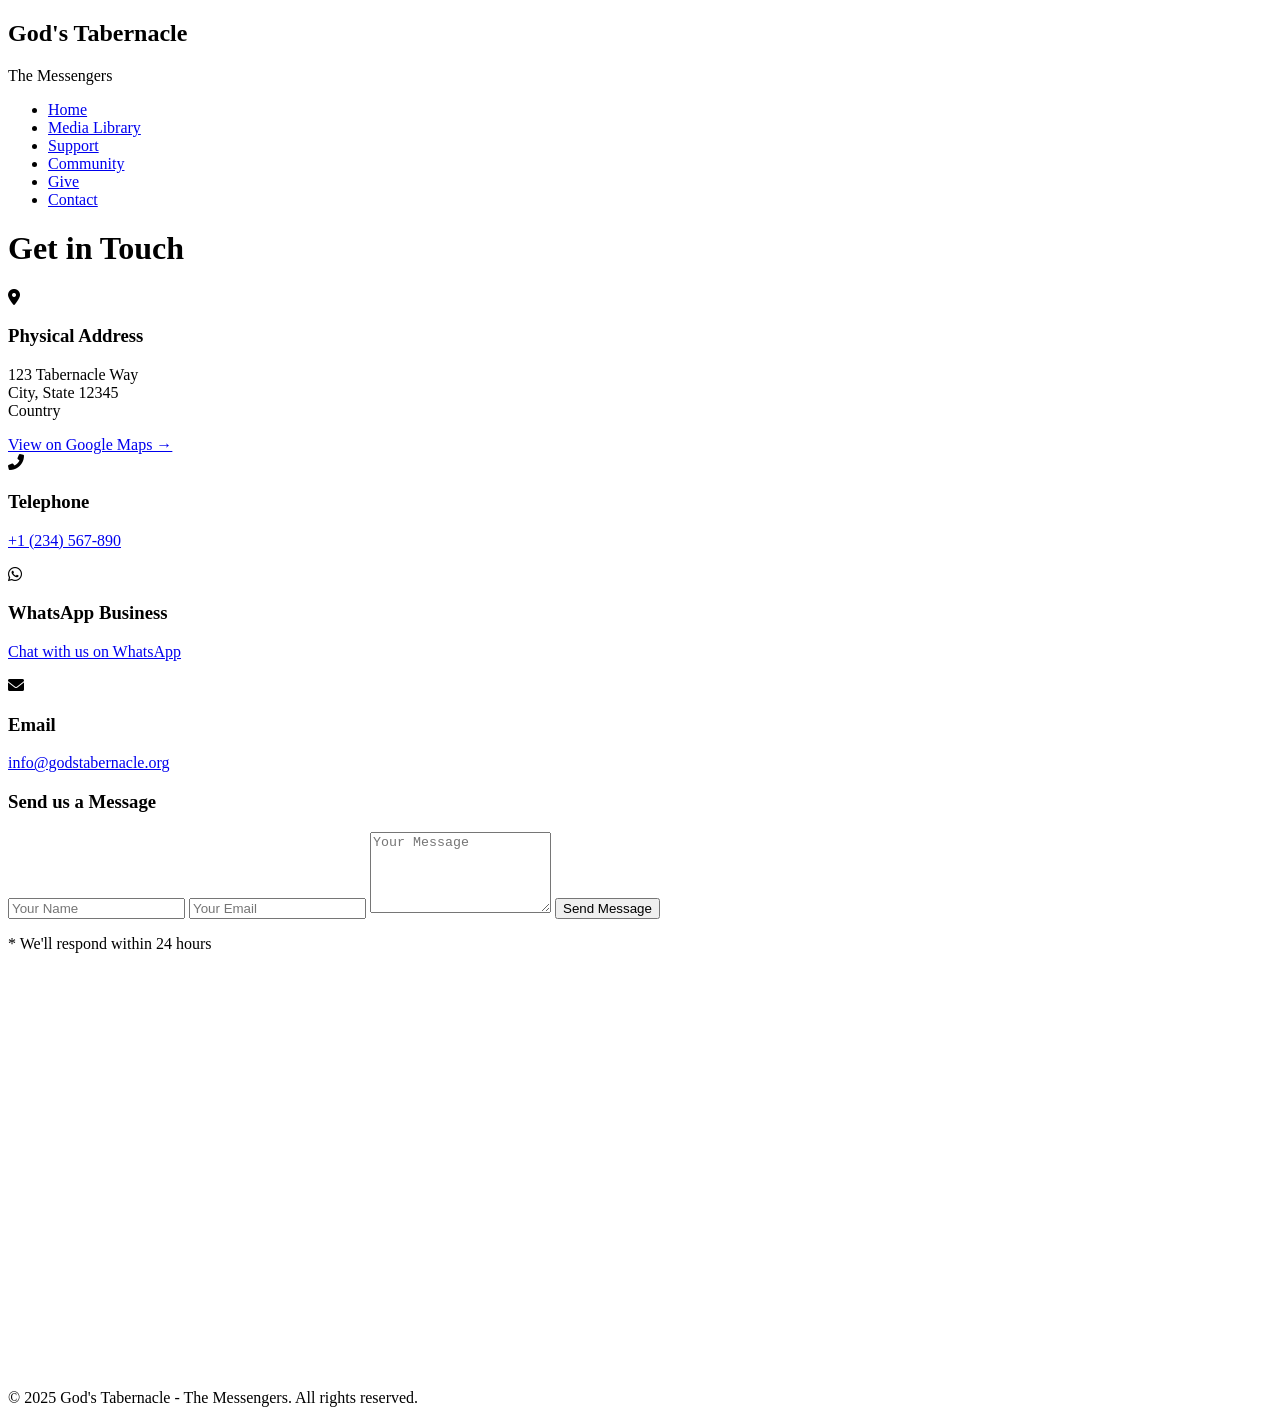
==== contact.html @ b5b56863 "Create contact.html" ====
<!DOCTYPE html>
<html lang="en">
<head>
    <meta charset="UTF-8">
    <meta name="viewport" content="width=device-width, initial-scale=1.0">
    <title>Contact - God's Tabernacle</title>
    <link rel="stylesheet" href="style.css">
    <link href="https://fonts.googleapis.com/css2?family=Playfair+Display:wght@400;700;900&family=Open+Sans:wght@300;400;600;700&display=swap" rel="stylesheet">
    <link rel="stylesheet" href="https://cdnjs.cloudflare.com/ajax/libs/font-awesome/6.0.0/css/all.min.css">
</head>
<body>
    <nav class="navbar">
        <div class="container">
            <div class="logo">
                <h1>God's <span>Tabernacle</span></h1>
                <p class="tagline">The Messengers</p>
            </div>
            <ul class="nav-links">
                <li><a href="index.html">Home</a></li>
                <li><a href="media.html">Media Library</a></li>
                <li><a href="support.html">Support</a></li>
                <li><a href="comments.html">Community</a></li>
                <li><a href="give.html">Give</a></li>
                <li><a href="contact.html" class="active">Contact</a></li>
            </ul>
            <div class="hamburger">
                <span></span>
                <span></span>
                <span></span>
            </div>
        </div>
    </nav>

    <main class="contact-page">
        <div class="container">
            <h1>Get in Touch</h1>
            
            <div class="contact-grid">
                <div class="contact-info">
                    <div class="info-card">
                        <i class="fas fa-map-marker-alt"></i>
                        <h3>Physical Address</h3>
                        <p>123 Tabernacle Way<br>City, State 12345<br>Country</p>
                        <a href="https://maps.google.com/?q=123+Tabernacle+Way" target="_blank">View on Google Maps →</a>
                    </div>

                    <div class="info-card">
                        <i class="fas fa-phone-alt"></i>
                        <h3>Telephone</h3>
                        <p><a href="tel:+1234567890">+1 (234) 567-890</a></p>
                    </div>

                    <div class="info-card">
                        <i class="fab fa-whatsapp"></i>
                        <h3>WhatsApp Business</h3>
                        <p><a href="https://wa.me/1234567890">Chat with us on WhatsApp</a></p>
                    </div>

                    <div class="info-card">
                        <i class="fas fa-envelope"></i>
                        <h3>Email</h3>
                        <p><a href="mailto:info@godstabernacle.org">info@godstabernacle.org</a></p>
                    </div>
                </div>

                <div class="contact-form">
                    <h3>Send us a Message</h3>
                    <form action="https://formspree.io/f/YOUR_FORMSPREE_ID" method="POST">
                        <input type="text" name="name" placeholder="Your Name" required>
                        <input type="email" name="email" placeholder="Your Email" required>
                        <textarea name="message" placeholder="Your Message" rows="5" required></textarea>
                        <button type="submit" class="btn-primary">Send Message</button>
                    </form>
                    <p class="form-note">* We'll respond within 24 hours</p>
                </div>
            </div>

            <!-- Google Maps Embed -->
            <div class="map-container">
                <iframe 
                    src="https://www.google.com/maps/embed?pb=!1m18!1m12!1m3!1d3024.2219901290355!2d-74.00369368400567!3d40.71312937933012!2m3!1f0!2f0!3f0!3m2!1i1024!2i768!4f13.1!3m3!1m2!1s0x89c25a316bb7a64d%3A0xc89d6c4a3f8b8b4!2sTimes%20Square!5e0!3m2!1sen!2sus!4v1641234567890!5m2!1sen!2sus" 
                    width="100%" 
                    height="400" 
                    style="border:0;" 
                    allowfullscreen="" 
                    loading="lazy">
                </iframe>
            </div>
        </div>
    </main>

    <footer>
        <div class="container">
            <p>&copy; 2025 God's Tabernacle - The Messengers. All rights reserved.</p>
        </div>
    </footer>

    <script src="script.js"></script>
</body>
</html>
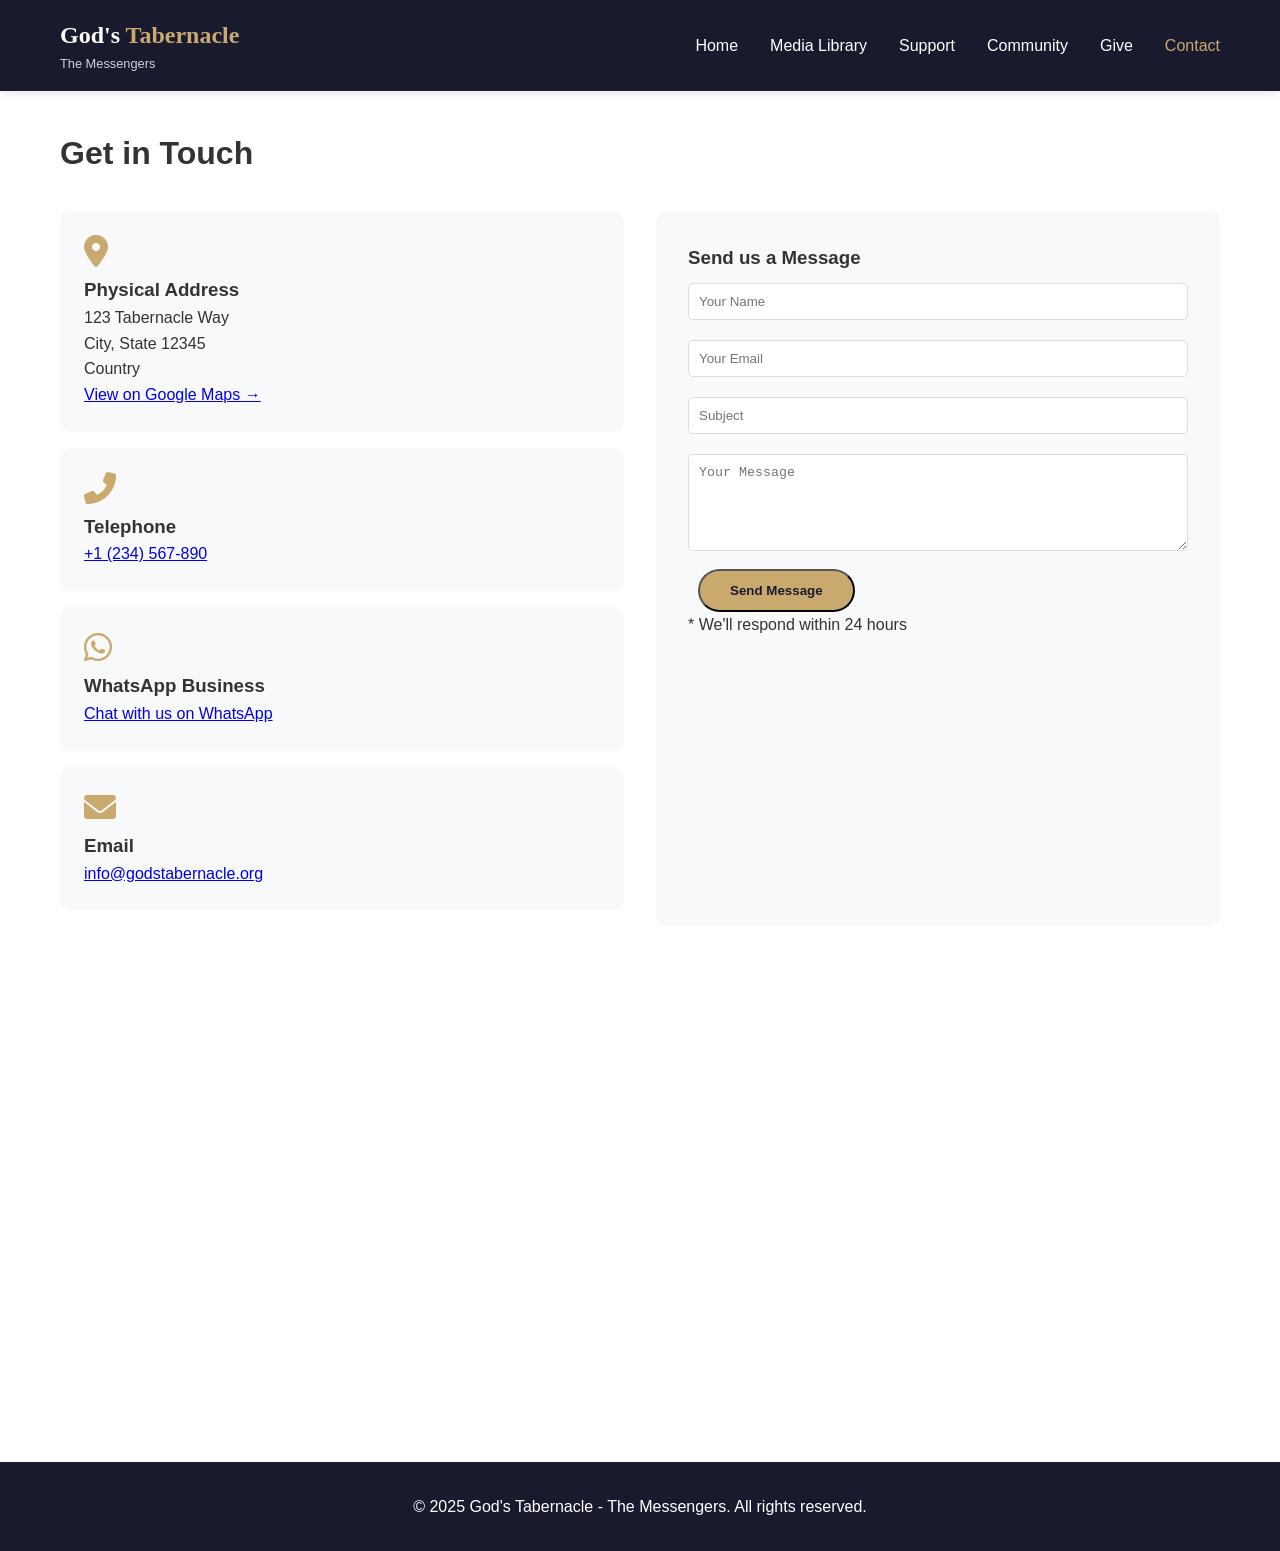
==== commit 4dd7b76d: "Update contact form action URL and add honeypot" ====
--- a/contact.html
+++ b/contact.html
@@ -65,9 +65,13 @@
 
                 <div class="contact-form">
                     <h3>Send us a Message</h3>
-                    <form action="https://formspree.io/f/YOUR_FORMSPREE_ID" method="POST">
+                    <form action="https://formtorch.com/f/cwr6wrnaoe" method="POST">
+                        <!-- SPAM PROTECTION: Hidden honeypot field - DO NOT REMOVE -->
+                        <input type="text" name="_honeypot" style="display:none" tabindex="-1" autocomplete="off" />
+                        
                         <input type="text" name="name" placeholder="Your Name" required>
                         <input type="email" name="email" placeholder="Your Email" required>
+                        <input type="text" name="subject" placeholder="Subject" required>
                         <textarea name="message" placeholder="Your Message" rows="5" required></textarea>
                         <button type="submit" class="btn-primary">Send Message</button>
                     </form>
--- a/style.css
+++ b/style.css
@@ -0,0 +1,479 @@
+* {
+    margin: 0;
+    padding: 0;
+    box-sizing: border-box;
+}
+
+body {
+    font-family: 'Open Sans', sans-serif;
+    line-height: 1.6;
+    color: #333;
+}
+
+.container {
+    max-width: 1200px;
+    margin: 0 auto;
+    padding: 0 20px;
+}
+
+/* Navigation */
+.navbar {
+    background: #1a1a2e;
+    color: white;
+    padding: 1rem 0;
+    position: fixed;
+    width: 100%;
+    top: 0;
+    z-index: 1000;
+    box-shadow: 0 2px 10px rgba(0,0,0,0.1);
+}
+
+.navbar .container {
+    display: flex;
+    justify-content: space-between;
+    align-items: center;
+}
+
+.logo h1 {
+    font-family: 'Playfair Display', serif;
+    font-size: 1.5rem;
+}
+
+.logo span {
+    color: #c9a96e;
+}
+
+.tagline {
+    font-size: 0.8rem;
+    opacity: 0.8;
+}
+
+.nav-links {
+    display: flex;
+    list-style: none;
+    gap: 2rem;
+}
+
+.nav-links a {
+    color: white;
+    text-decoration: none;
+    transition: color 0.3s;
+}
+
+.nav-links a:hover, .nav-links a.active {
+    color: #c9a96e;
+}
+
+.hamburger {
+    display: none;
+    flex-direction: column;
+    cursor: pointer;
+}
+
+.hamburger span {
+    width: 25px;
+    height: 3px;
+    background: white;
+    margin: 3px 0;
+    transition: 0.3s;
+}
+
+/* Hero Section */
+.hero {
+    height: 100vh;
+    background: linear-gradient(135deg, #667eea 0%, #764ba2 100%);
+    position: relative;
+    display: flex;
+    align-items: center;
+    justify-content: center;
+    text-align: center;
+    color: white;
+    margin-top: 60px;
+}
+
+.hero-overlay {
+    position: absolute;
+    top: 0;
+    left: 0;
+    right: 0;
+    bottom: 0;
+    background: rgba(0,0,0,0.5);
+}
+
+.hero-content {
+    position: relative;
+    z-index: 1;
+    max-width: 800px;
+    padding: 2rem;
+}
+
+.pastor-photo {
+    width: 200px;
+    height: 200px;
+    margin: 0 auto 2rem;
+    border-radius: 50%;
+    overflow: hidden;
+    border: 4px solid #c9a96e;
+    box-shadow: 0 10px 30px rgba(0,0,0,0.3);
+}
+
+.pastor-photo img {
+    width: 100%;
+    height: 100%;
+    object-fit: cover;
+}
+
+.hero h1 {
+    font-size: 3rem;
+    margin-bottom: 1rem;
+    font-family: 'Playfair Display', serif;
+}
+
+.hero-text {
+    font-size: 1.2rem;
+    margin-bottom: 2rem;
+    font-style: italic;
+}
+
+.btn-primary, .btn-secondary {
+    display: inline-block;
+    padding: 12px 30px;
+    margin: 0 10px;
+    text-decoration: none;
+    border-radius: 30px;
+    transition: all 0.3s;
+}
+
+.btn-primary {
+    background: #c9a96e;
+    color: #1a1a2e;
+    font-weight: bold;
+}
+
+.btn-secondary {
+    background: transparent;
+    color: white;
+    border: 2px solid white;
+}
+
+.btn-primary:hover {
+    background: #b8914e;
+    transform: translateY(-2px);
+}
+
+.btn-secondary:hover {
+    background: white;
+    color: #1a1a2e;
+}
+
+/* Quick Access */
+.quick-access {
+    padding: 5rem 0;
+    background: #f8f9fa;
+}
+
+.quick-access h2 {
+    text-align: center;
+    margin-bottom: 3rem;
+    font-family: 'Playfair Display', serif;
+}
+
+.access-grid {
+    display: grid;
+    grid-template-columns: repeat(auto-fit, minmax(250px, 1fr));
+    gap: 2rem;
+}
+
+.access-card {
+    background: white;
+    padding: 2rem;
+    text-align: center;
+    border-radius: 10px;
+    box-shadow: 0 5px 20px rgba(0,0,0,0.1);
+    transition: transform 0.3s;
+}
+
+.access-card:hover {
+    transform: translateY(-5px);
+}
+
+.access-card i {
+    font-size: 3rem;
+    color: #c9a96e;
+    margin-bottom: 1rem;
+}
+
+.access-card h3 {
+    margin-bottom: 1rem;
+}
+
+.card-link {
+    display: inline-block;
+    margin-top: 1rem;
+    color: #c9a96e;
+    text-decoration: none;
+    font-weight: bold;
+}
+
+/* Social Preview */
+.social-preview {
+    padding: 4rem 0;
+    background: #1a1a2e;
+    color: white;
+    text-align: center;
+}
+
+.social-links {
+    display: flex;
+    justify-content: center;
+    gap: 2rem;
+    margin-top: 2rem;
+    flex-wrap: wrap;
+}
+
+.social-icon {
+    display: flex;
+    align-items: center;
+    gap: 10px;
+    padding: 12px 25px;
+    background: rgba(255,255,255,0.1);
+    border-radius: 30px;
+    text-decoration: none;
+    color: white;
+    transition: all 0.3s;
+}
+
+.social-icon:hover {
+    transform: translateY(-3px);
+}
+
+.social-icon.facebook:hover { background: #1877f2; }
+.social-icon.whatsapp:hover { background: #25d366; }
+.social-icon.phone:hover { background: #34b7f1; }
+
+/* Media Library */
+.media-library, .support-page, .contact-page, .comments-page, .give-page {
+    margin-top: 80px;
+    padding: 3rem 0;
+}
+
+.media-tabs {
+    display: flex;
+    gap: 1rem;
+    margin-bottom: 2rem;
+    flex-wrap: wrap;
+}
+
+.tab-btn {
+    padding: 10px 25px;
+    background: #f0f0f0;
+    border: none;
+    cursor: pointer;
+    border-radius: 25px;
+    transition: all 0.3s;
+}
+
+.tab-btn.active, .tab-btn:hover {
+    background: #c9a96e;
+    color: white;
+}
+
+.media-section {
+    display: none;
+}
+
+.media-section.active-section {
+    display: block;
+}
+
+.media-grid {
+    display: grid;
+    grid-template-columns: repeat(auto-fill, minmax(250px, 1fr));
+    gap: 2rem;
+    margin-top: 2rem;
+}
+
+.media-card {
+    background: white;
+    border-radius: 10px;
+    overflow: hidden;
+    box-shadow: 0 5px 15px rgba(0,0,0,0.1);
+    transition: transform 0.3s;
+}
+
+.media-card:hover {
+    transform: translateY(-5px);
+}
+
+.media-card img {
+    width: 100%;
+    height: 200px;
+    object-fit: cover;
+}
+
+.media-card h3 {
+    padding: 1rem;
+    font-size: 1.1rem;
+}
+
+.media-card .download-btn {
+    display: block;
+    background: #c9a96e;
+    color: white;
+    text-align: center;
+    padding: 10px;
+    text-decoration: none;
+    margin: 0 1rem 1rem;
+    border-radius: 5px;
+}
+
+.note {
+    margin-top: 2rem;
+    padding: 1rem;
+    background: #fff3cd;
+    border-left: 4px solid #ffc107;
+    font-size: 0.9rem;
+}
+
+/* Support Page */
+.call-options {
+    display: grid;
+    grid-template-columns: repeat(auto-fit, minmax(300px, 1fr));
+    gap: 2rem;
+    margin: 2rem 0;
+}
+
+.call-card {
+    background: #f8f9fa;
+    padding: 2rem;
+    text-align: center;
+    border-radius: 10px;
+}
+
+.call-card i {
+    font-size: 3rem;
+    color: #c9a96e;
+    margin-bottom: 1rem;
+}
+
+.missed-calls {
+    margin: 2rem 0;
+    padding: 2rem;
+    background: #f8f9fa;
+    border-radius: 10px;
+}
+
+#missedCallsList {
+    margin: 1rem 0;
+    min-height: 100px;
+}
+
+/* Contact Page */
+.contact-grid {
+    display: grid;
+    grid-template-columns: 1fr 1fr;
+    gap: 2rem;
+    margin: 2rem 0;
+}
+
+.info-card {
+    padding: 1.5rem;
+    background: #f8f9fa;
+    border-radius: 10px;
+    margin-bottom: 1rem;
+}
+
+.info-card i {
+    font-size: 2rem;
+    color: #c9a96e;
+    margin-bottom: 0.5rem;
+}
+
+.contact-form {
+    background: #f8f9fa;
+    padding: 2rem;
+    border-radius: 10px;
+}
+
+.contact-form input, .contact-form textarea {
+    width: 100%;
+    padding: 10px;
+    margin: 10px 0;
+    border: 1px solid #ddd;
+    border-radius: 5px;
+}
+
+.map-container {
+    margin-top: 2rem;
+    border-radius: 10px;
+    overflow: hidden;
+}
+
+/* Give Page */
+.donation-options {
+    display: grid;
+    grid-template-columns: repeat(auto-fit, minmax(300px, 1fr));
+    gap: 2rem;
+    margin: 2rem 0;
+}
+
+.donation-card {
+    background: #f8f9fa;
+    padding: 2rem;
+    text-align: center;
+    border-radius: 10px;
+}
+
+.donation-card i {
+    font-size: 3rem;
+    color: #c9a96e;
+    margin-bottom: 1rem;
+}
+
+.impact-grid {
+    display: grid;
+    grid-template-columns: repeat(auto-fit, minmax(200px, 1fr));
+    gap: 1rem;
+    margin-top: 2rem;
+}
+
+.impact-item {
+    text-align: center;
+    padding: 1rem;
+    background: #1a1a2e;
+    color: white;
+    border-radius: 10px;
+}
+
+/* Footer */
+footer {
+    background: #1a1a2e;
+    color: white;
+    text-align: center;
+    padding: 2rem 0;
+    margin-top: 3rem;
+}
+
+/* Responsive */
+@media (max-width: 768px) {
+    .nav-links {
+        display: none;
+    }
+    
+    .hamburger {
+        display: flex;
+    }
+    
+    .hero h1 {
+        font-size: 2rem;
+    }
+    
+    .contact-grid {
+        grid-template-columns: 1fr;
+    }
+    
+    .social-links {
+        flex-direction: column;
+        align-items: center;
+    }
+}
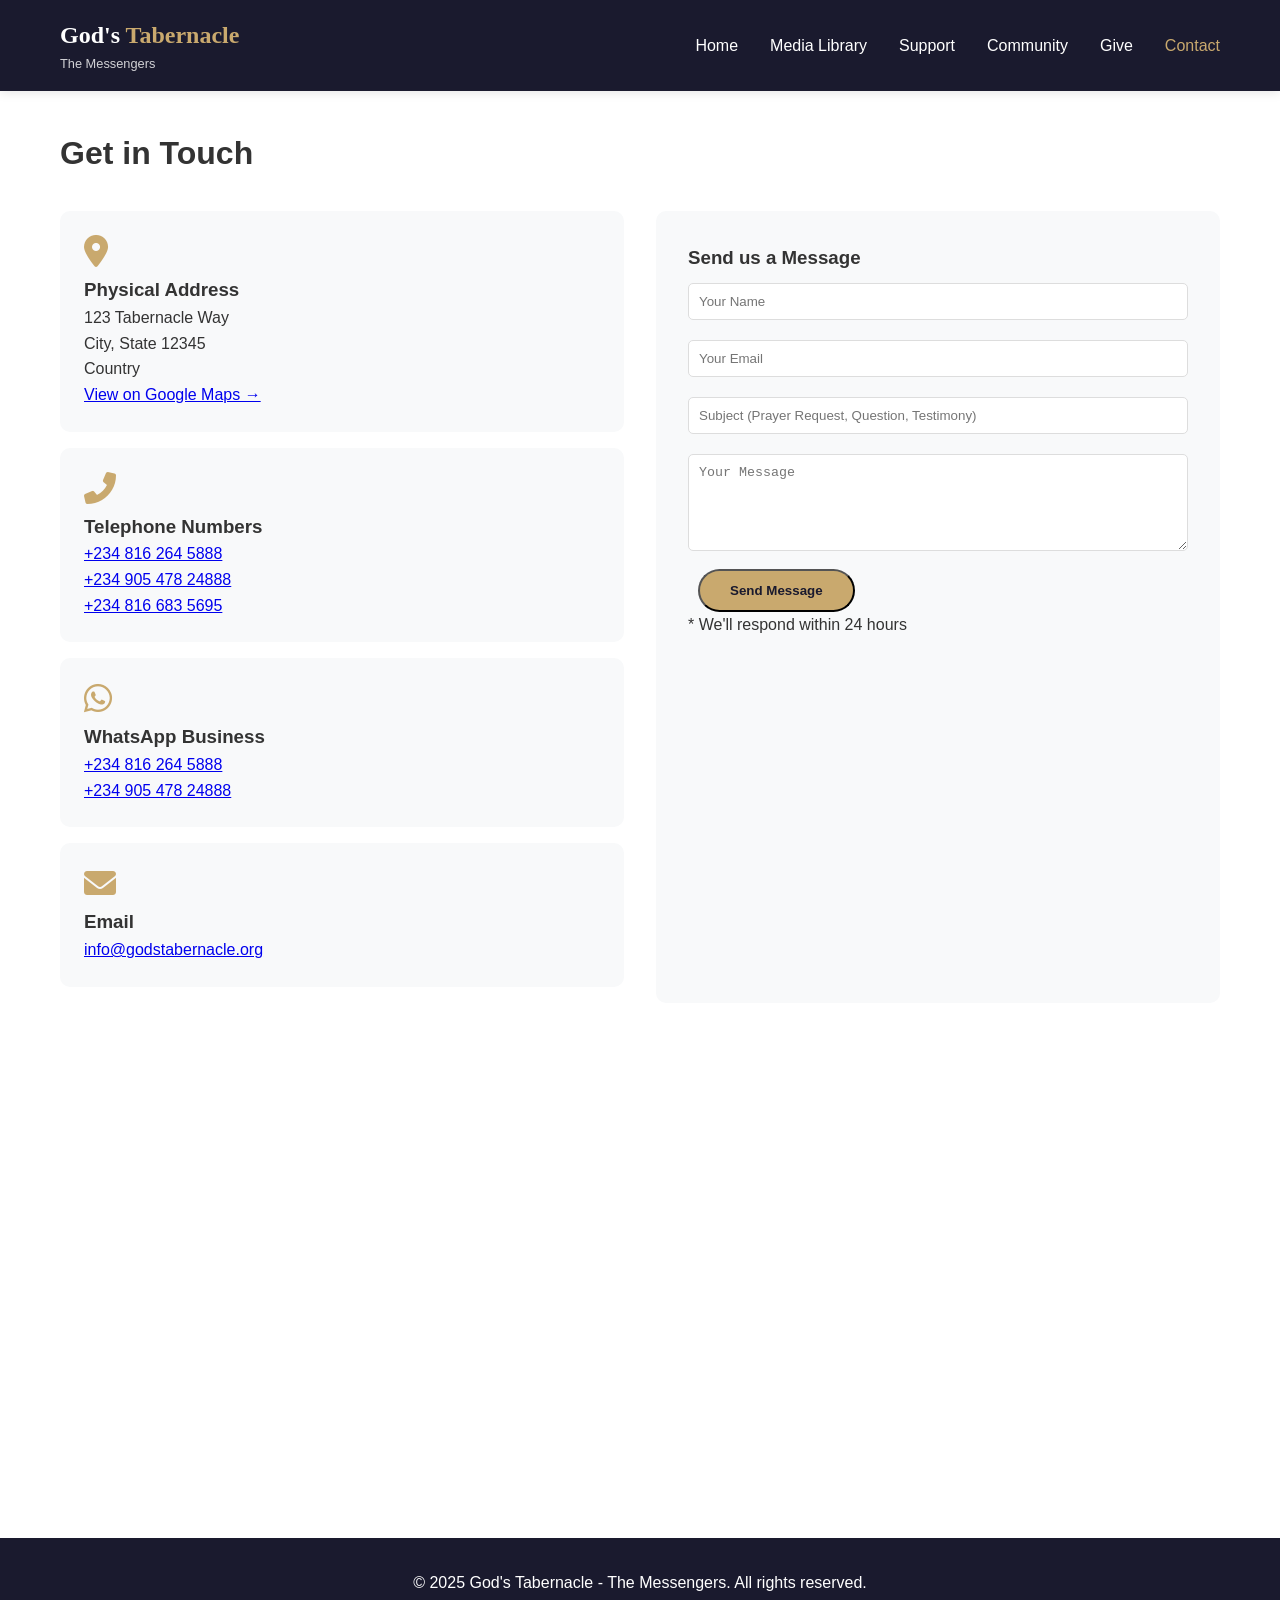
==== commit c5fc6afe: "Update contact information and form fields" ====
--- a/contact.html
+++ b/contact.html
@@ -46,14 +46,21 @@
 
                     <div class="info-card">
                         <i class="fas fa-phone-alt"></i>
-                        <h3>Telephone</h3>
-                        <p><a href="tel:+1234567890">+1 (234) 567-890</a></p>
+                        <h3>Telephone Numbers</h3>
+                        <p>
+                            <a href="tel:+2348162645888">+234 816 264 5888</a><br>
+                            <a href="tel:+23490547824888">+234 905 478 24888</a><br>
+                            <a href="tel:+2348166835695">+234 816 683 5695</a>
+                        </p>
                     </div>
 
                     <div class="info-card">
                         <i class="fab fa-whatsapp"></i>
                         <h3>WhatsApp Business</h3>
-                        <p><a href="https://wa.me/1234567890">Chat with us on WhatsApp</a></p>
+                        <p>
+                            <a href="https://wa.me/2348162645888">+234 816 264 5888</a><br>
+                            <a href="https://wa.me/23490547824888">+234 905 478 24888</a>
+                        </p>
                     </div>
 
                     <div class="info-card">
@@ -69,9 +76,12 @@
                         <!-- SPAM PROTECTION: Hidden honeypot field - DO NOT REMOVE -->
                         <input type="text" name="_honeypot" style="display:none" tabindex="-1" autocomplete="off" />
                         
+                        <!-- Redirect after submission (optional - creates thank you page) -->
+                        <input type="hidden" name="_redirect" value="https://dipomicheals1.github.io/godtabernacle/thank-you.html" />
+                        
                         <input type="text" name="name" placeholder="Your Name" required>
                         <input type="email" name="email" placeholder="Your Email" required>
-                        <input type="text" name="subject" placeholder="Subject" required>
+                        <input type="text" name="subject" placeholder="Subject (Prayer Request, Question, Testimony)" required>
                         <textarea name="message" placeholder="Your Message" rows="5" required></textarea>
                         <button type="submit" class="btn-primary">Send Message</button>
                     </form>
@@ -79,7 +89,7 @@
                 </div>
             </div>
 
-            <!-- Google Maps Embed -->
+            <!-- Google Maps Embed - UPDATE THIS with your real church address -->
             <div class="map-container">
                 <iframe 
                     src="https://www.google.com/maps/embed?pb=!1m18!1m12!1m3!1d3024.2219901290355!2d-74.00369368400567!3d40.71312937933012!2m3!1f0!2f0!3f0!3m2!1i1024!2i768!4f13.1!3m3!1m2!1s0x89c25a316bb7a64d%3A0xc89d6c4a3f8b8b4!2sTimes%20Square!5e0!3m2!1sen!2sus!4v1641234567890!5m2!1sen!2sus" 
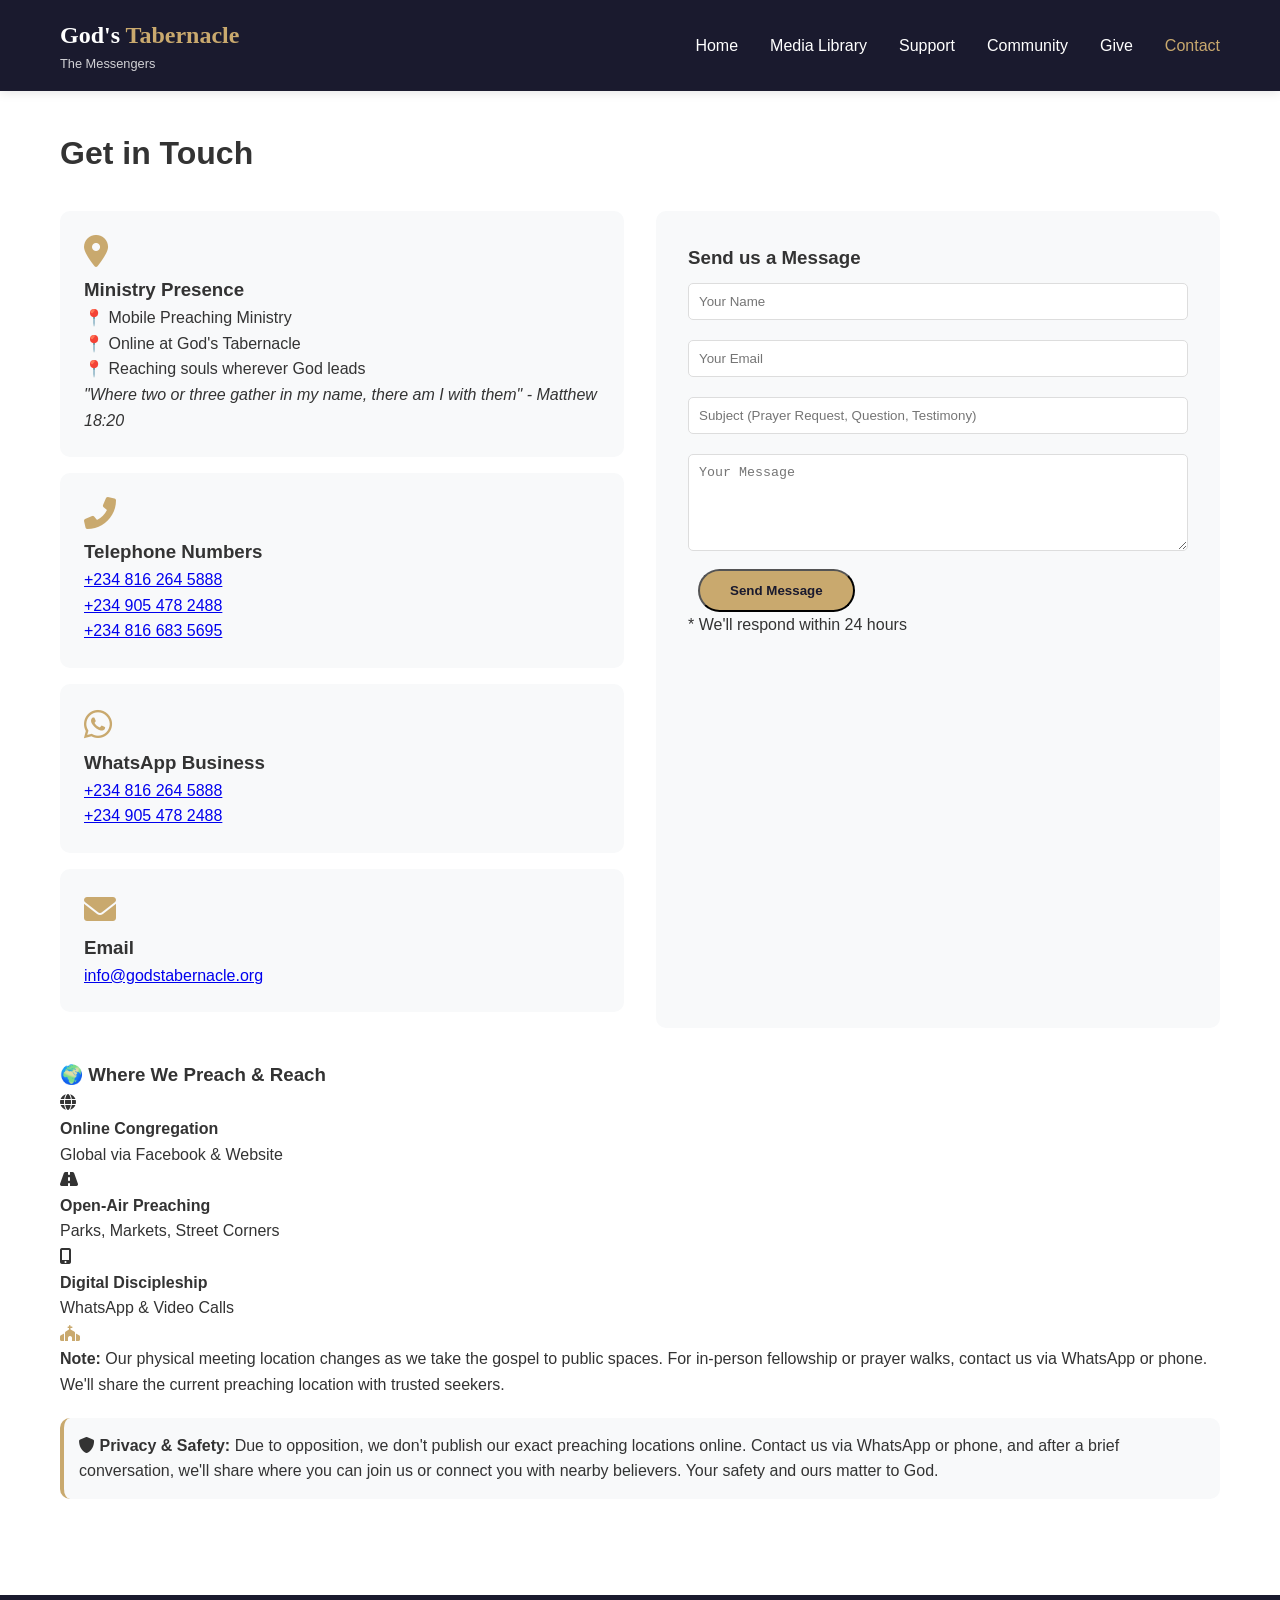
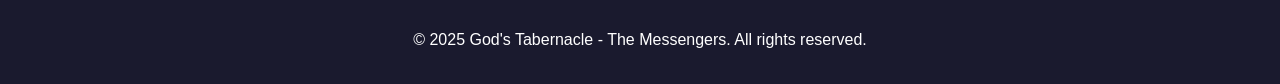
==== commit 375af163: "Revise contact details and add ministry reach section Updated contact information and added ministry" ====
--- a/contact.html
+++ b/contact.html
@@ -37,11 +37,14 @@
             
             <div class="contact-grid">
                 <div class="contact-info">
+                    <!-- Ministry Presence Card (replaces physical address) -->
                     <div class="info-card">
                         <i class="fas fa-map-marker-alt"></i>
-                        <h3>Physical Address</h3>
-                        <p>123 Tabernacle Way<br>City, State 12345<br>Country</p>
-                        <a href="https://maps.google.com/?q=123+Tabernacle+Way" target="_blank">View on Google Maps →</a>
+                        <h3>Ministry Presence</h3>
+                        <p>📍 Mobile Preaching Ministry<br>
+                           📍 Online at God's Tabernacle<br>
+                           📍 Reaching souls wherever God leads</p>
+                        <p><em>"Where two or three gather in my name, there am I with them" - Matthew 18:20</em></p>
                     </div>
 
                     <div class="info-card">
@@ -49,7 +52,7 @@
                         <h3>Telephone Numbers</h3>
                         <p>
                             <a href="tel:+2348162645888">+234 816 264 5888</a><br>
-                            <a href="tel:+23490547824888">+234 905 478 24888</a><br>
+                            <a href="tel:+2349054782488">+234 905 478 2488</a><br>
                             <a href="tel:+2348166835695">+234 816 683 5695</a>
                         </p>
                     </div>
@@ -59,7 +62,7 @@
                         <h3>WhatsApp Business</h3>
                         <p>
                             <a href="https://wa.me/2348162645888">+234 816 264 5888</a><br>
-                            <a href="https://wa.me/23490547824888">+234 905 478 24888</a>
+                            <a href="https://wa.me/2349054782488">+234 905 478 2488</a>
                         </p>
                     </div>
 
@@ -76,7 +79,7 @@
                         <!-- SPAM PROTECTION: Hidden honeypot field - DO NOT REMOVE -->
                         <input type="text" name="_honeypot" style="display:none" tabindex="-1" autocomplete="off" />
                         
-                        <!-- Redirect after submission (optional - creates thank you page) -->
+                        <!-- Redirect after submission -->
                         <input type="hidden" name="_redirect" value="https://dipomicheals1.github.io/godtabernacle/thank-you.html" />
                         
                         <input type="text" name="name" placeholder="Your Name" required>
@@ -89,16 +92,43 @@
                 </div>
             </div>
 
-            <!-- Google Maps Embed - UPDATE THIS with your real church address -->
-            <div class="map-container">
-                <iframe 
-                    src="https://www.google.com/maps/embed?pb=!1m18!1m12!1m3!1d3024.2219901290355!2d-74.00369368400567!3d40.71312937933012!2m3!1f0!2f0!3f0!3m2!1i1024!2i768!4f13.1!3m3!1m2!1s0x89c25a316bb7a64d%3A0xc89d6c4a3f8b8b4!2sTimes%20Square!5e0!3m2!1sen!2sus!4v1641234567890!5m2!1sen!2sus" 
-                    width="100%" 
-                    height="400" 
-                    style="border:0;" 
-                    allowfullscreen="" 
-                    loading="lazy">
-                </iframe>
+            <!-- Ministry Reach Section (replaces Google Maps) -->
+            <div class="ministry-reach">
+                <h3>🌍 Where We Preach & Reach</h3>
+                <div class="reach-stats">
+                    <div class="stat-card">
+                        <i class="fas fa-globe"></i>
+                        <h4>Online Congregation</h4>
+                        <p>Global via Facebook & Website</p>
+                    </div>
+                    <div class="stat-card">
+                        <i class="fas fa-road"></i>
+                        <h4>Open-Air Preaching</h4>
+                        <p>Parks, Markets, Street Corners</p>
+                    </div>
+                    <div class="stat-card">
+                        <i class="fas fa-mobile-alt"></i>
+                        <h4>Digital Discipleship</h4>
+                        <p>WhatsApp & Video Calls</p>
+                    </div>
+                </div>
+                
+                <!-- Simple text description -->
+                <div class="ministry-note">
+                    <i class="fas fa-church" style="color: #c9a96e;"></i>
+                    <p><strong>Note:</strong> Our physical meeting location changes as we take the gospel to public spaces. 
+                    For in-person fellowship or prayer walks, contact us via WhatsApp or phone. 
+                    We'll share the current preaching location with trusted seekers.</p>
+                </div>
+            </div>
+
+            <!-- Privacy & Safety Notice -->
+            <div class="security-note" style="background: #f8f9fa; padding: 15px; border-radius: 10px; margin-top: 20px; border-left: 4px solid #c9a96e;">
+                <i class="fas fa-shield-alt"></i>
+                <strong>Privacy & Safety:</strong> 
+                Due to opposition, we don't publish our exact preaching locations online. 
+                Contact us via WhatsApp or phone, and after a brief conversation, we'll share where you can join us 
+                or connect you with nearby believers. Your safety and ours matter to God.
             </div>
         </div>
     </main>
